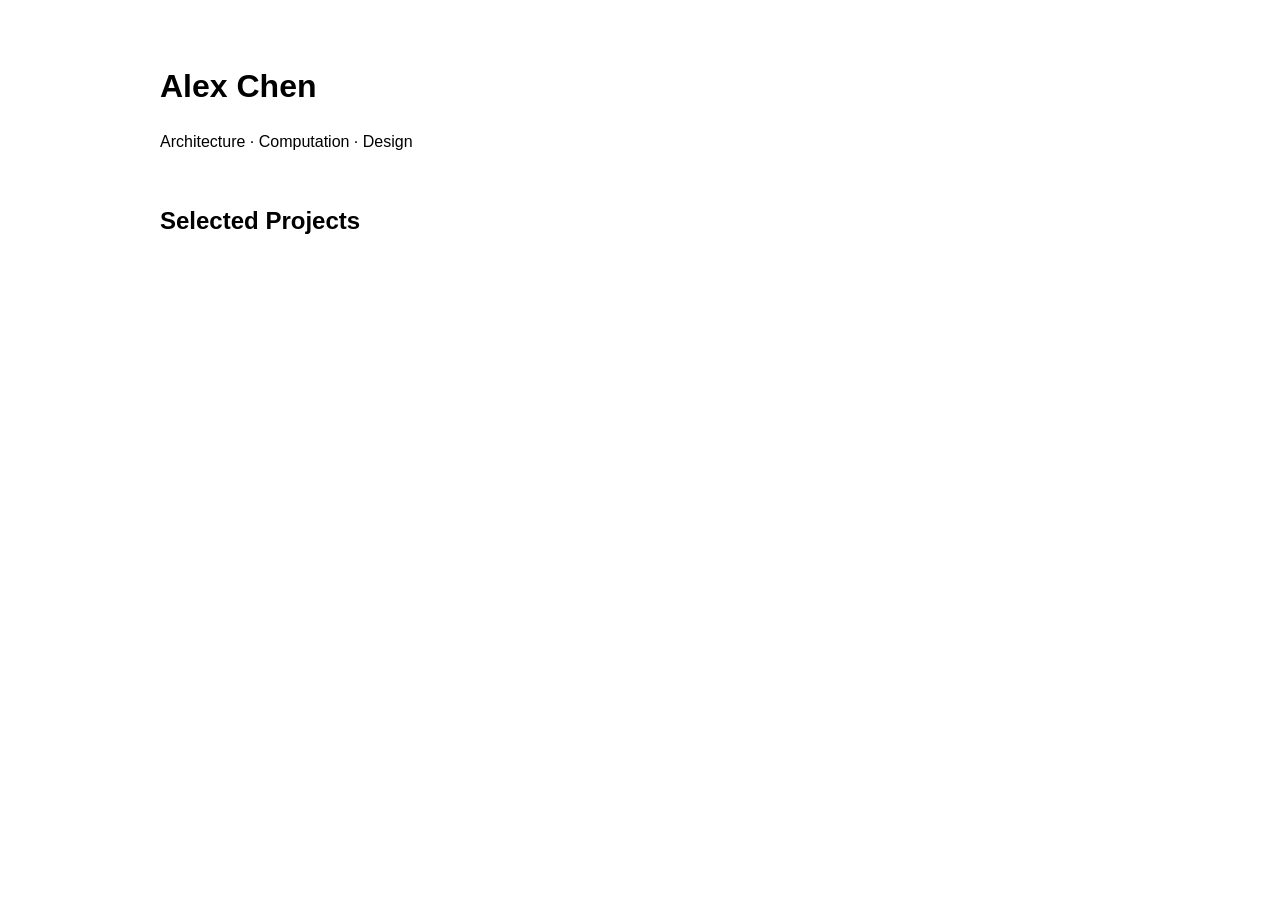
==== index.html @ 7753ce6c "initial portfolio structure" ====
<!DOCTYPE html>
<html lang="en">
<head>
  <meta charset="UTF-8">
  <meta name="viewport" content="width=device-width, initial-scale=1.0">
  <title>Alex Chen — Portfolio</title>
  <link rel="stylesheet" href="style.css">
</head>

<body>
  <header>
    <h1>Alex Chen</h1>
    <p>Architecture · Computation · Design</p>
  </header>

  <main>
    <section>
      <h2>Selected Projects</h2>
      <div id="projects"></div>
    </section>
  </main>

  <script src="script.js"></script>
</body>
</html>
---- style.css ----
body {
  font-family: Arial, sans-serif;
  max-width: 960px;
  margin: 0 auto;
  padding: 40px 24px;
  line-height: 1.6;
}

header {
  margin-bottom: 48px;
}

h1 {
  margin-bottom: 4px;
}

.project-card {
  margin-bottom: 32px;
}

.project-card h3 {
  margin-bottom: 4px;
}
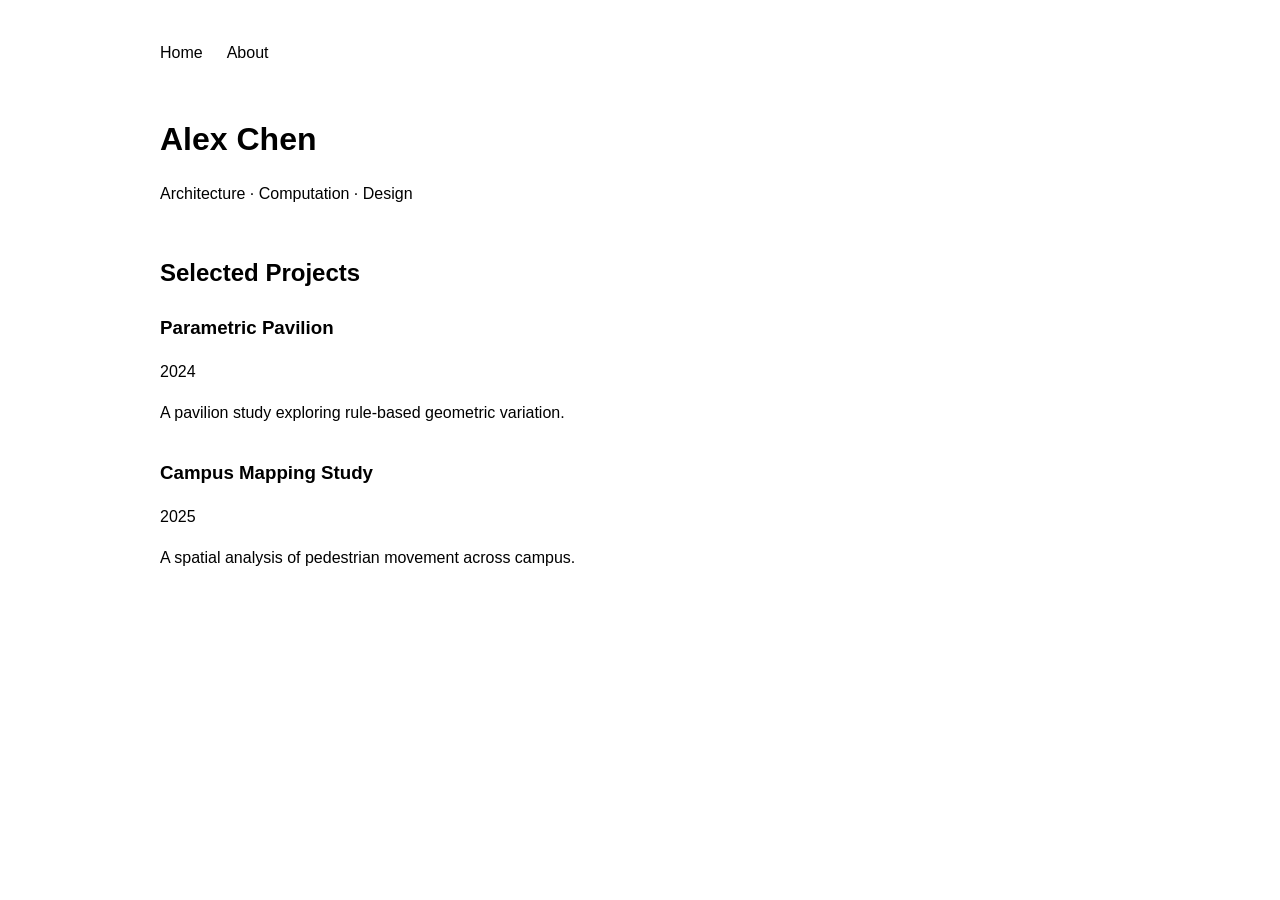
==== commit 296211bf: "add site navigation" ====
--- a/index.html
+++ b/index.html
@@ -8,6 +8,10 @@
 </head>
 
 <body>
+  <nav>
+    <a href="index.html">Home</a>
+    <a href="about.html">About</a>
+  </nav>
   <header>
     <h1>Alex Chen</h1>
     <p>Architecture · Computation · Design</p>
--- a/style.css
+++ b/style.css
@@ -20,4 +20,19 @@
 
 .project-card h3 {
   margin-bottom: 4px;
+}
+
+nav {
+  display: flex;
+  gap: 24px;
+  margin-bottom: 48px;
+}
+
+nav a {
+  color: black;
+  text-decoration: none;
+}
+
+nav a:hover {
+  text-decoration: underline;
 }
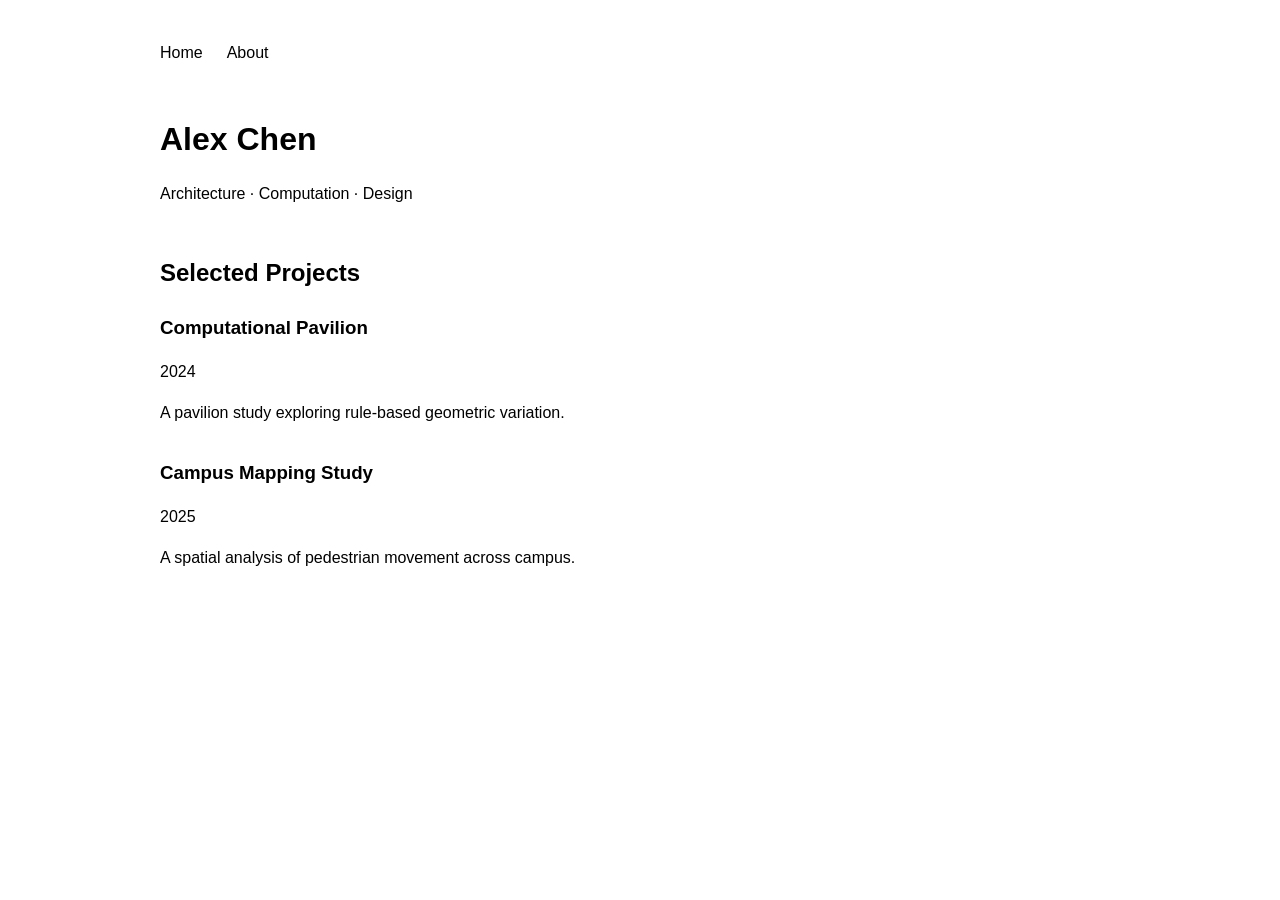
==== commit 9c12e791: "adjust navigation links" ====
--- a/index.html
+++ b/index.html
@@ -10,7 +10,7 @@
 <body>
   <nav>
     <a href="index.html">Home</a>
-    <a href="about.html">About</a>
+    <a href="abt.html">About</a>
   </nav>
   <header>
     <h1>Alex Chen</h1>
--- a/style.css
+++ b/style.css
@@ -35,4 +35,18 @@
 
 nav a:hover {
   text-decoration: underline;
+}
+
+@media (max-width: 600px) {
+  body {
+    padding: 24px 16px;
+  }
+
+  nav {
+    margin-bottom: 32px;
+  }
+
+  header {
+    margin-bottom: 32px;
+  }
 }
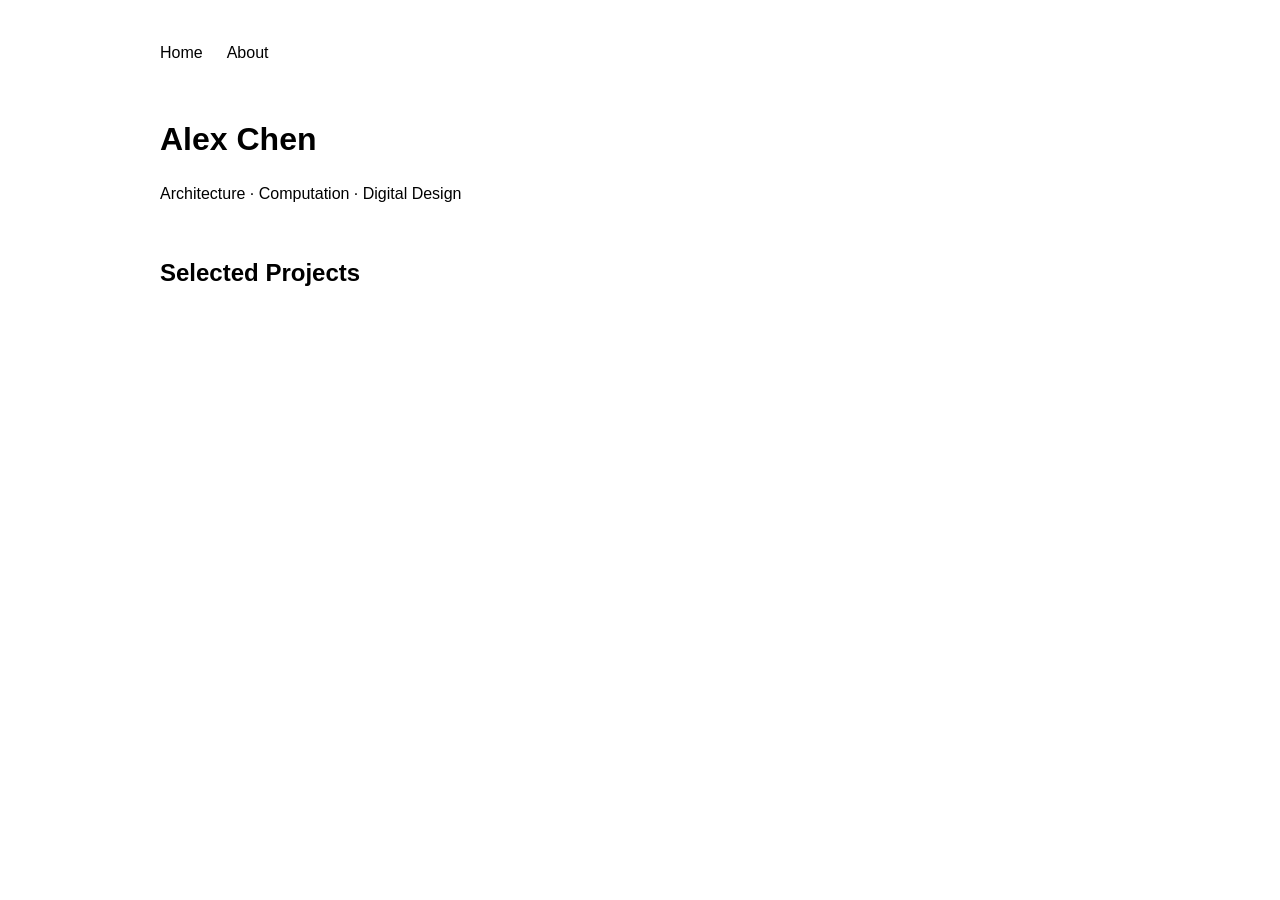
==== commit 48d4d32a: "prepare portfolio for release" ====
--- a/index.html
+++ b/index.html
@@ -14,7 +14,7 @@
   </nav>
   <header>
     <h1>Alex Chen</h1>
-    <p>Architecture · Computation · Design</p>
+    <p>Architecture · Computation · Digital Design</p>
   </header>
 
   <main>
--- a/style.css
+++ b/style.css
@@ -15,7 +15,9 @@
 }
 
 .project-card {
-  margin-bottom: 32px;
+  margin-bottom: 24px;
+  padding-bottom: 24px;
+  border-bottom: 1px solid #cccccc;
 }
 
 .project-card h3 {
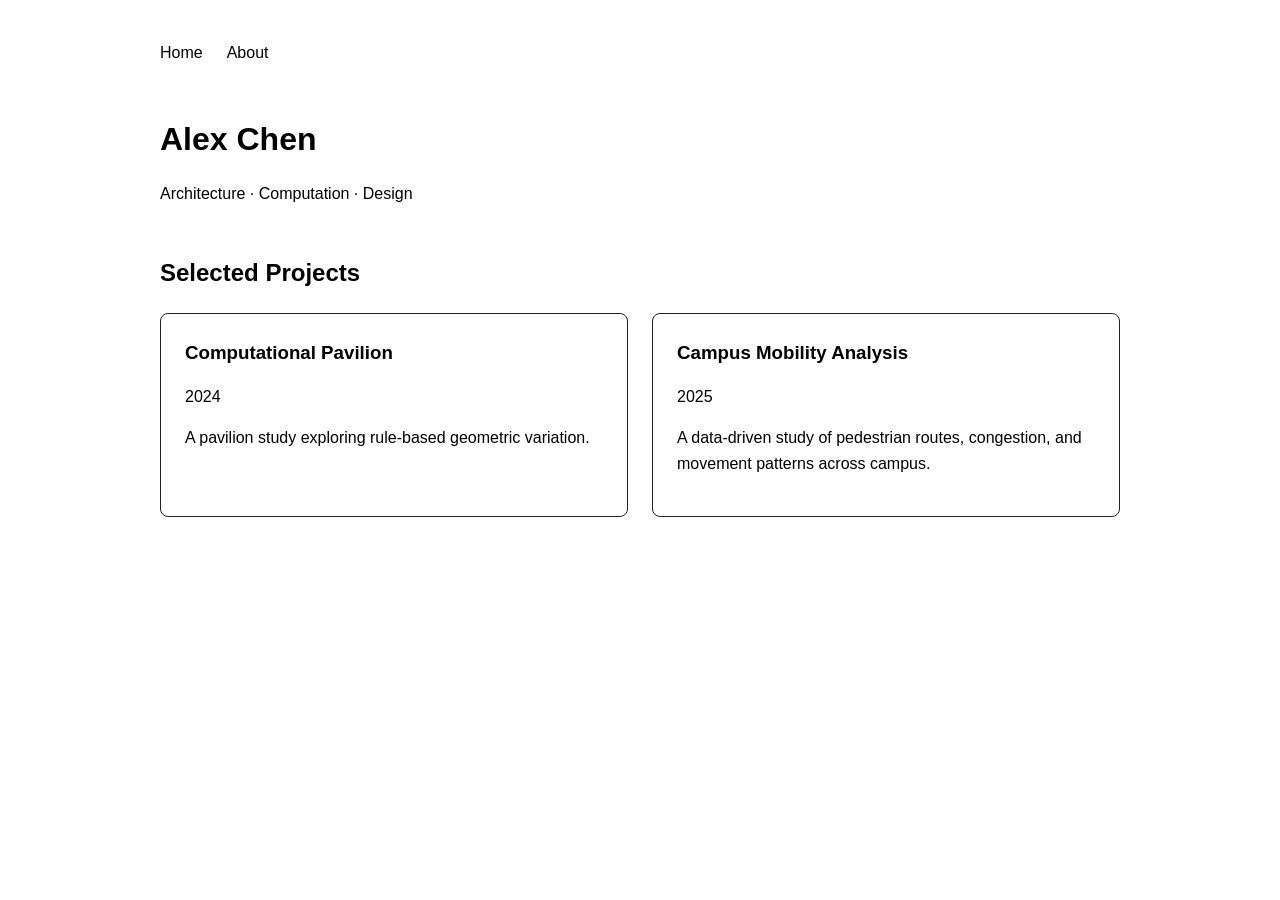
==== commit 6b1ce9fd: "Restore About navigation, project data loading, and about notes" ====
--- a/index.html
+++ b/index.html
@@ -10,11 +10,11 @@
 <body>
   <nav>
     <a href="index.html">Home</a>
-    <a href="abt.html">About</a>
+    <a href="about.html">About</a>
   </nav>
   <header>
     <h1>Alex Chen</h1>
-    <p>Architecture · Computation · Digital Design</p>
+    <p>Architecture · Computation · Design</p>
   </header>
 
   <main>
--- a/style.css
+++ b/style.css
@@ -14,10 +14,26 @@
   margin-bottom: 4px;
 }
 
+#projects {
+  display: grid;
+  grid-template-columns: repeat(2, 1fr);
+  gap: 24px;
+}
+
 .project-card {
-  margin-bottom: 24px;
-  padding-bottom: 24px;
-  border-bottom: 1px solid #cccccc;
+  margin-bottom: 0;
+}
+
+.project-card {
+  border: 1px solid #222222;
+  padding: 24px;
+  margin-bottom: 20px;
+  border-radius: 8px;
+}
+
+.project-card h3 {
+  margin-top: 0;
+  margin-bottom: 4px;
 }
 
 .project-card h3 {
@@ -51,4 +67,8 @@
   header {
     margin-bottom: 32px;
   }
+
+  #projects {
+    grid-template-columns: 1fr;
+  }
 }
